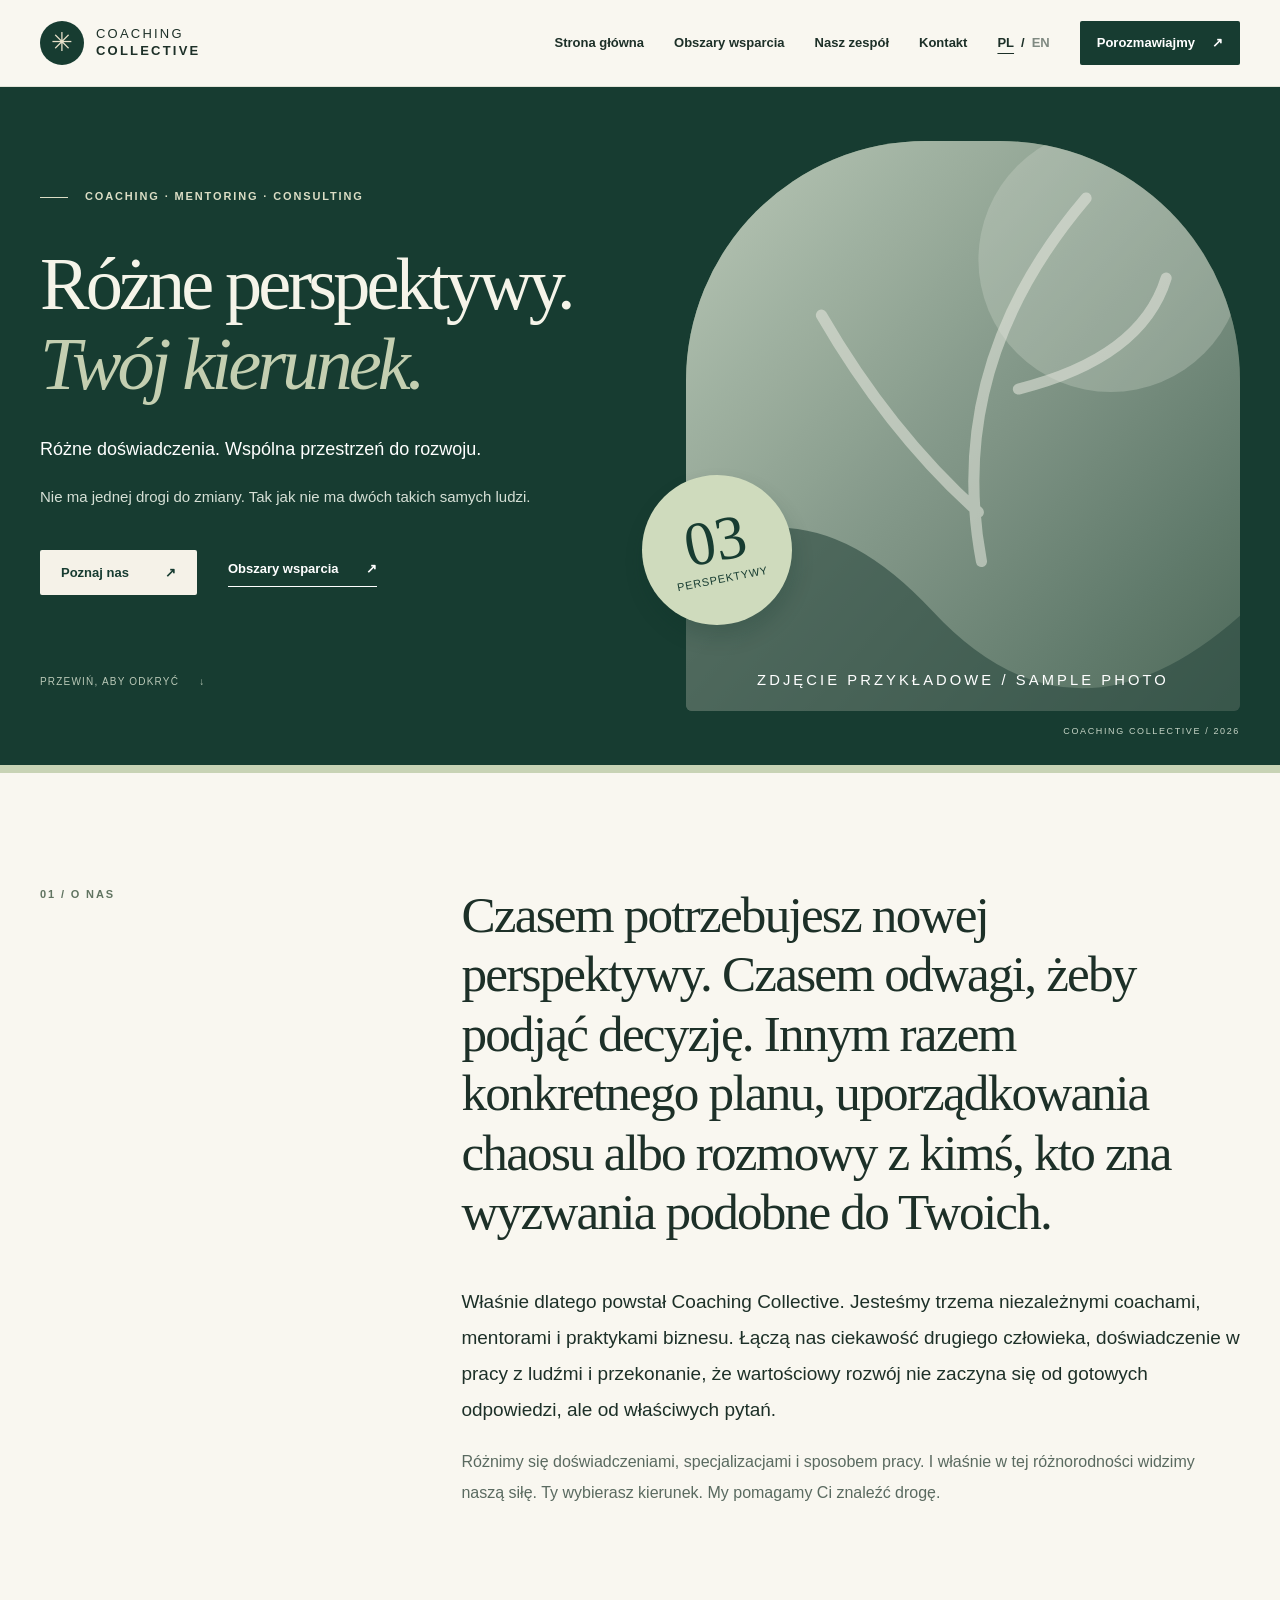
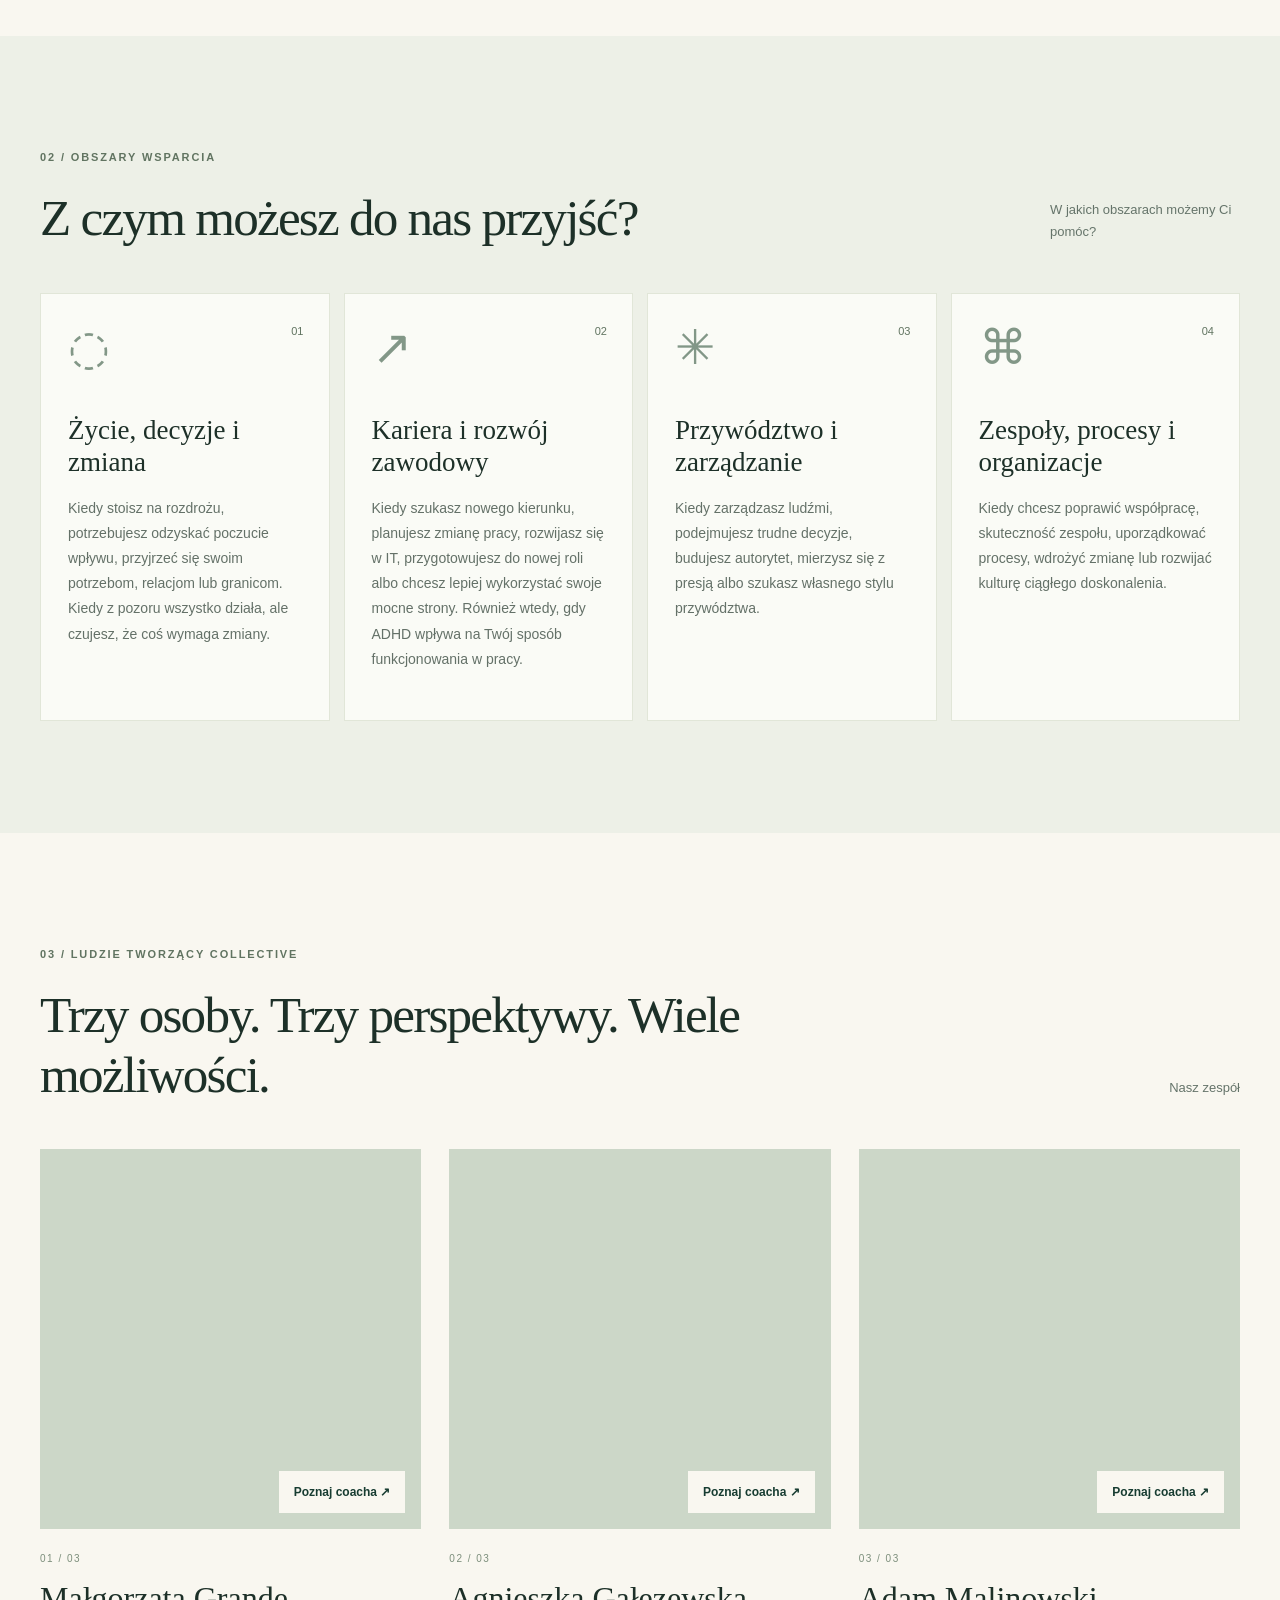
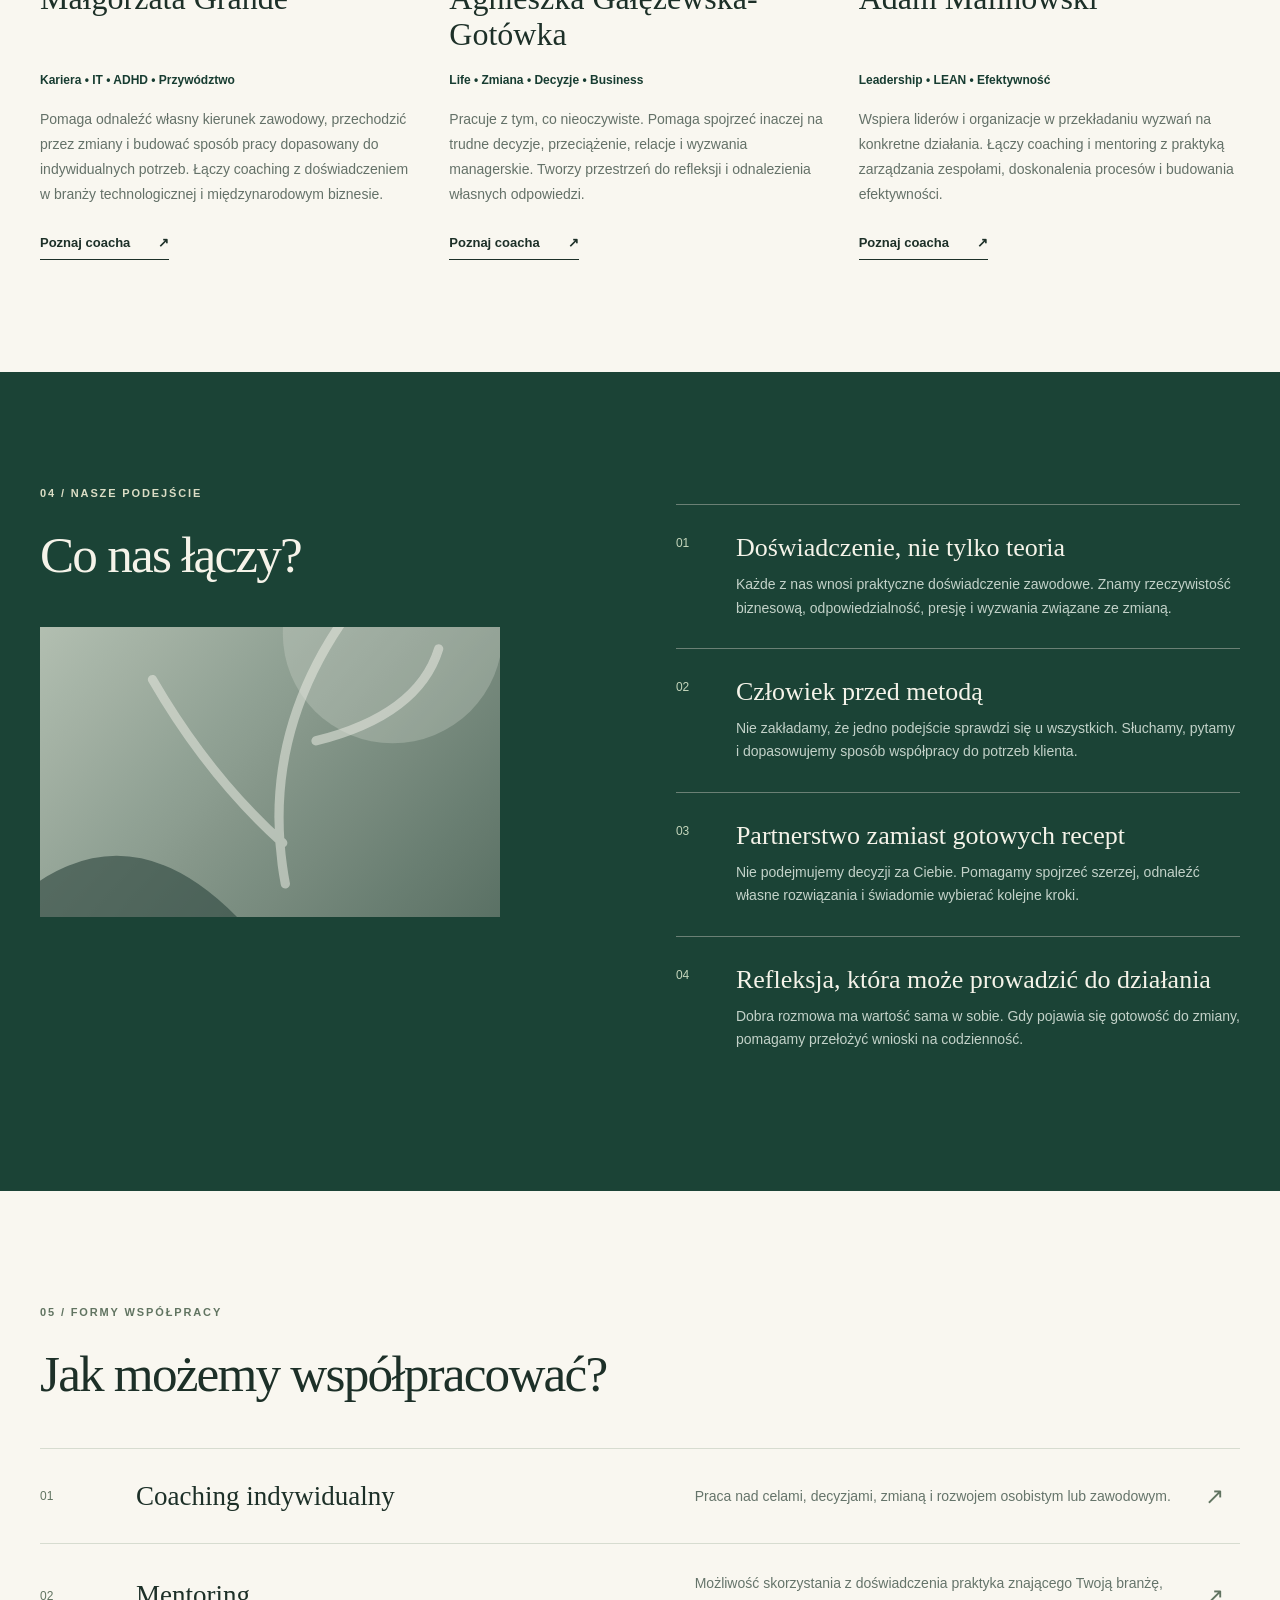
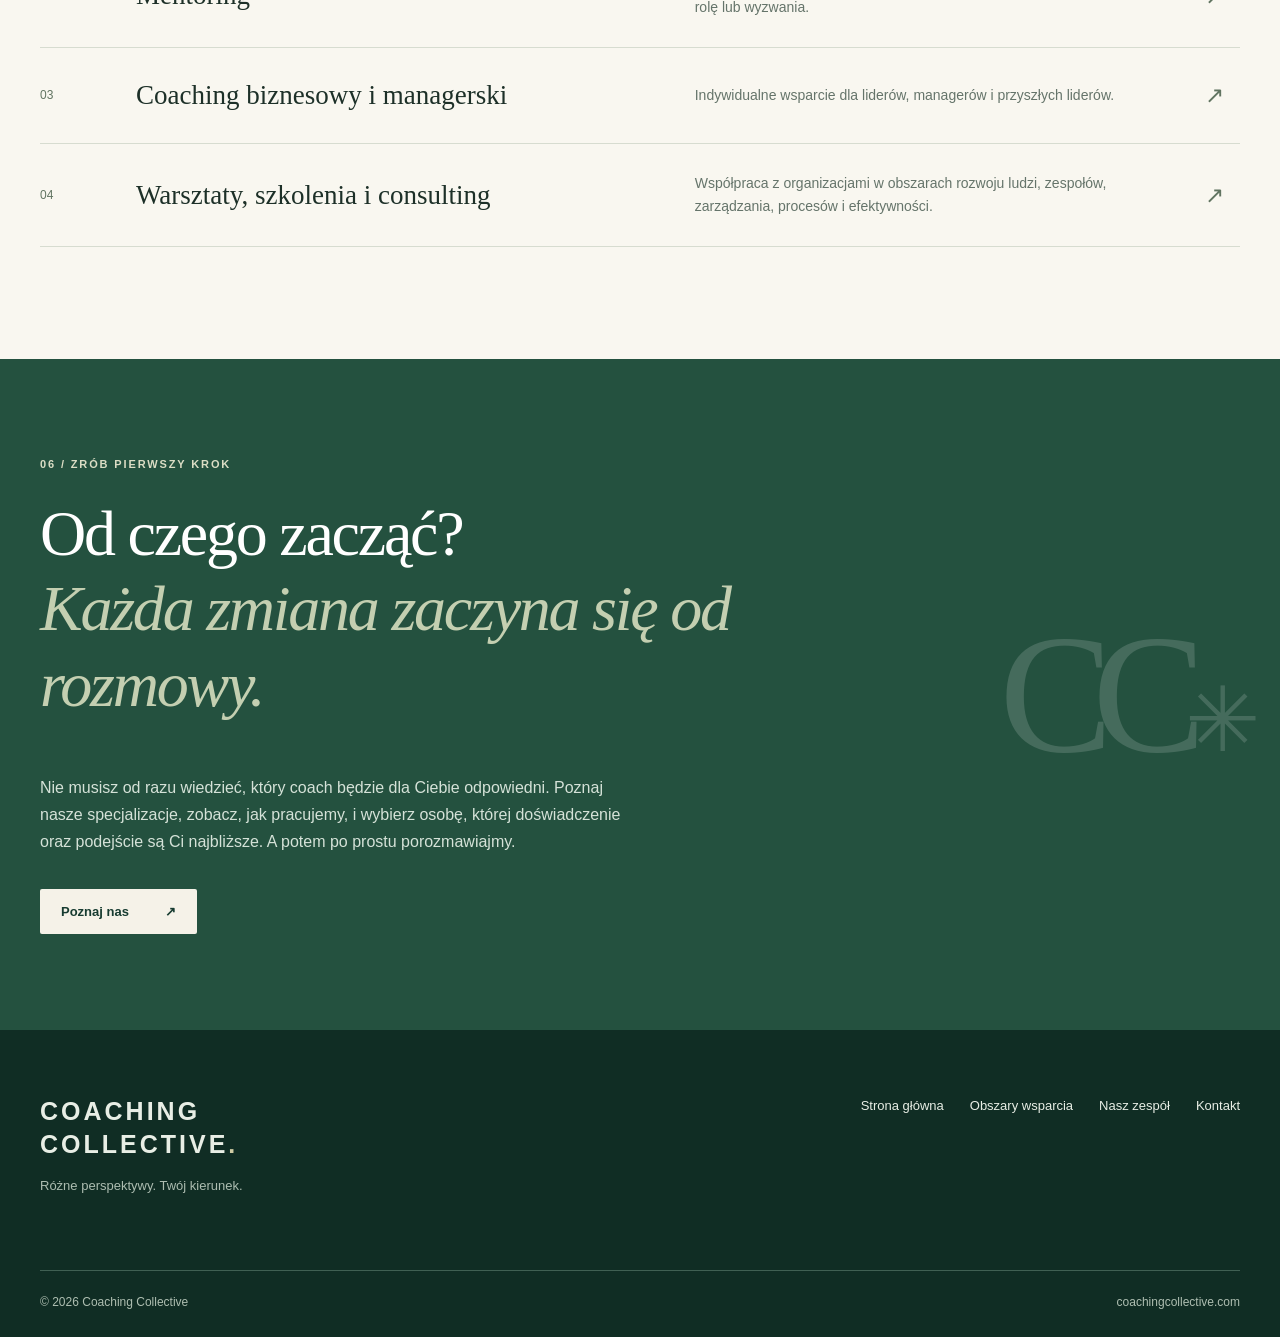
==== index.html @ 9f8fd926 "First try" ====
<!doctype html>
<html lang="pl">

<head>
    <meta charset="utf-8">
    <meta name="robots" content="noindex">
    <meta http-equiv="refresh" content="0;url=/pl/">
    <title>Coaching Collective</title>
</head>

<body><a href="/pl/">Wersja polska</a> / <a href="/en/">English</a></body>

</html>
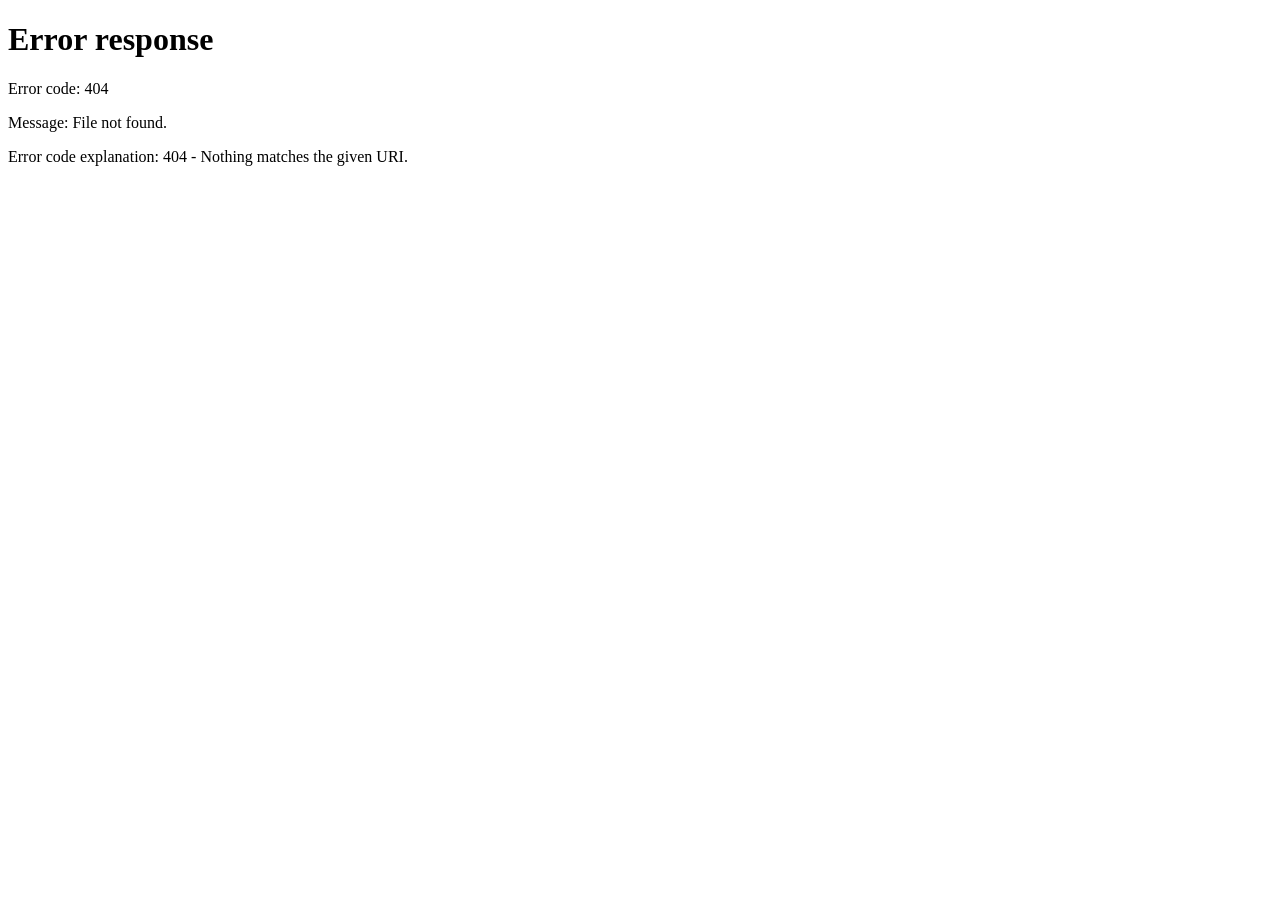
==== commit bccc32aa: "Github pages" ====
--- a/index.html
+++ b/index.html
@@ -1,13 +1,9 @@
 <!doctype html>
 <html lang="pl">
-
 <head>
     <meta charset="utf-8">
     <meta name="robots" content="noindex">
-    <meta http-equiv="refresh" content="0;url=/pl/">
-    <title>Coaching Collective</title>
-</head>
-
-<body><a href="/pl/">Wersja polska</a> / <a href="/en/">English</a></body>
-
+    <meta http-equiv="refresh" content="0;url=/Coaching-web-page/pl/">
+    <title>Coaching Collective</title></head>
+<body><a href="/Coaching-web-page/pl/">Wersja polska</a> / <a href="/Coaching-web-page/en/">English</a></body>
 </html>
